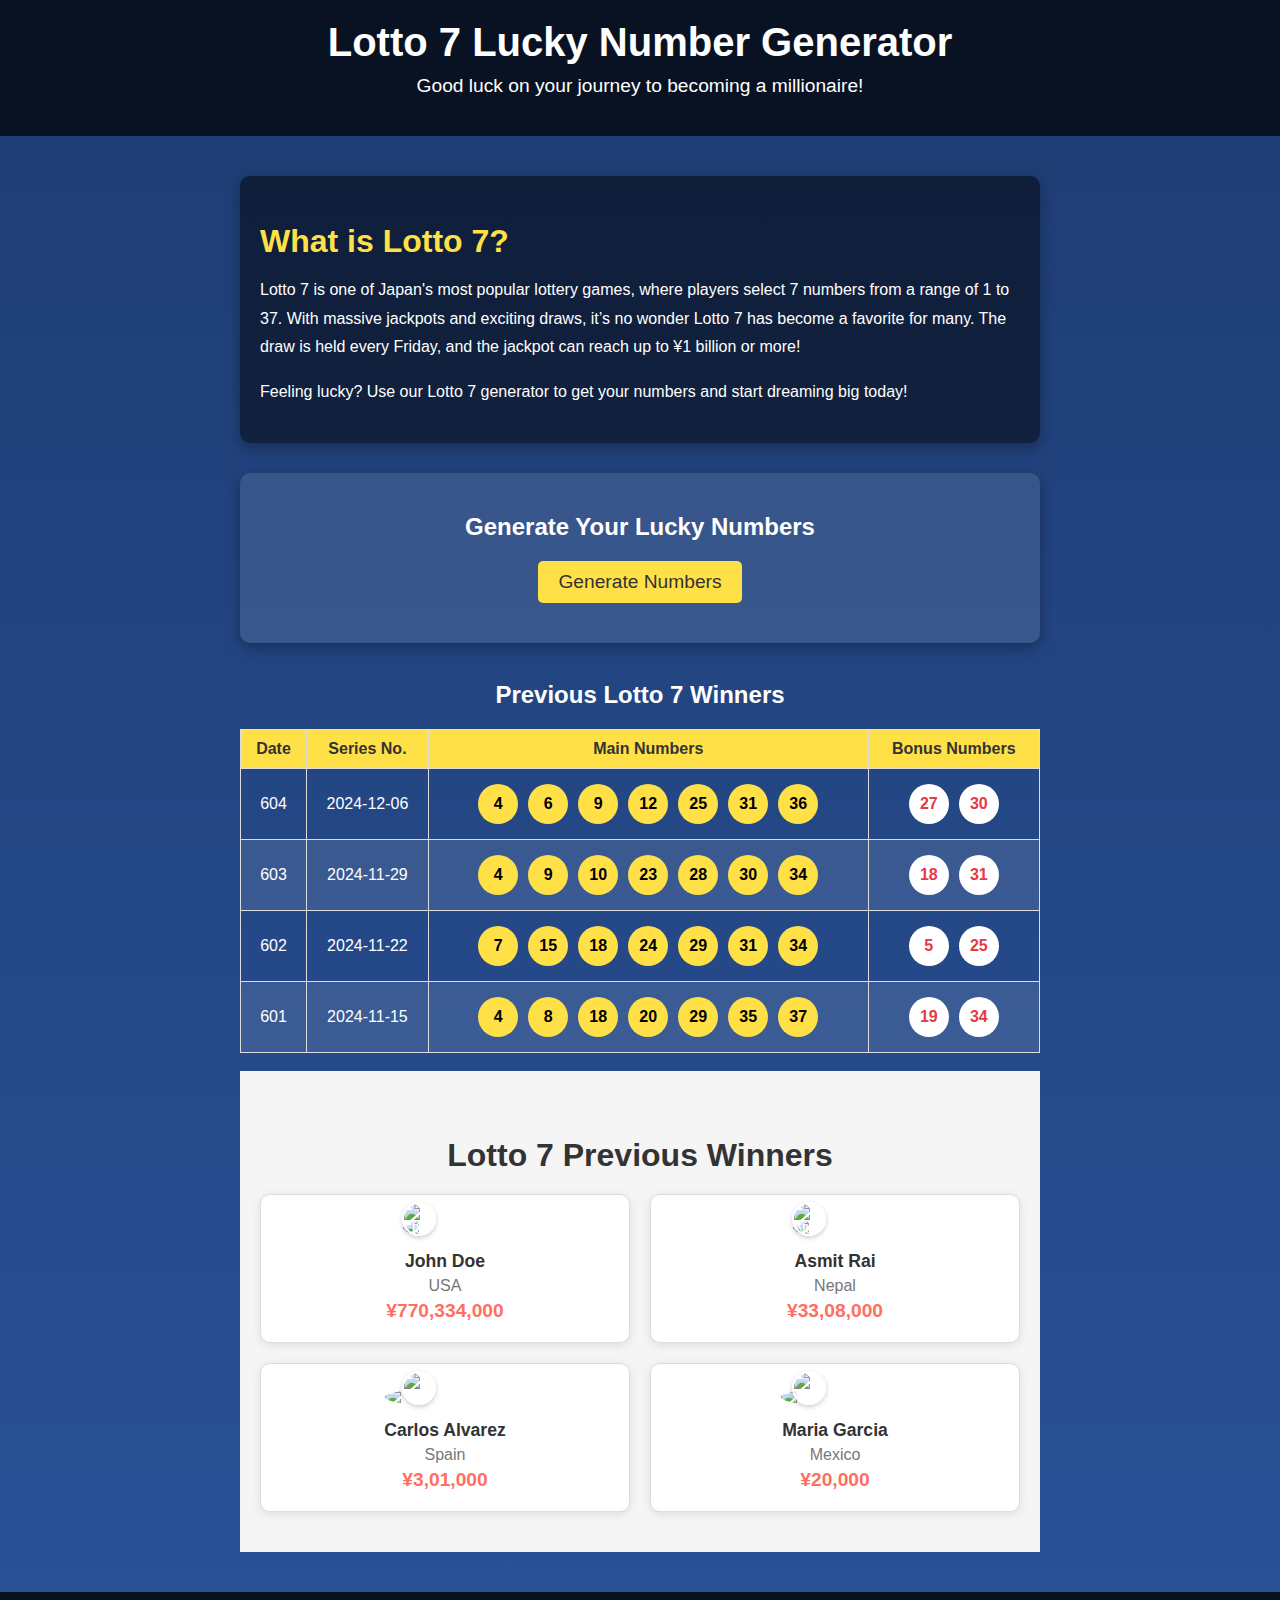
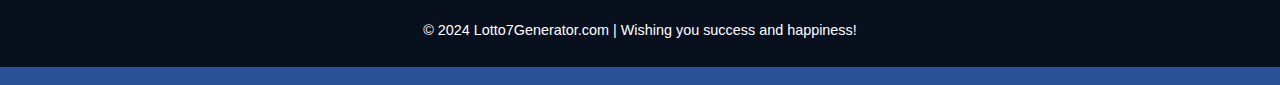
==== index.html @ 29b9b563 "Update index.html" ====
<!DOCTYPE html>
<html lang="en">
<head>
    <meta charset="UTF-8">
    <meta name="viewport" content="width=device-width, initial-scale=1.0">
    <meta name="description" content="Generate your lucky Lotto 7 numbers with ease! Discover previous winners, learn about Lotto 7 in Japan, and get inspired to win big.">
    <meta name="keywords" content="Lotto 7, Lucky Number Generator, Lotto Japan, Winning Numbers, Lotto 7 Winners, Lotto Tips, Jackpot">
    <meta name="author" content="https://lotto7.getemoji.online/">
    <meta name="robots" content="index, follow">

    <!-- Open Graph Metadata -->
    <meta property="og:title" content="Lotto 7 Generator - Japan">
    <meta property="og:description" content="Generate your lucky Lotto 7 numbers with ease! Discover previous winners and learn about Lotto 7 in Japan.">
    <meta property="og:image" content="/"> <!-- Replace with actual image URL -->
    <meta property="og:url" content="https://lotto7.getemoji.online/">
    <meta property="og:type" content="website">

    <!-- Twitter Card Metadata -->
    <meta name="twitter:card" content="summary_large_image">
    <meta name="twitter:title" content="Lotto 7 Generator - Japan">
    <meta name="twitter:description" content="Generate your lucky Lotto 7 numbers with ease! Discover previous winners and learn about Lotto 7 in Japan.">
    <meta name="twitter:image" content="/"> <!-- Replace with actual image URL -->
    <link rel="stylesheet" href="style.css"> <!-- Link to your CSS file -->
    <title>Lotto7Generator.com - Lotto 7 Lucky Number Generator </title>

    <style>
        /* Site Style */

        body {
            font-family: Arial, sans-serif;
            margin: 0;
            padding: 0;
            box-sizing: border-box;
            background: linear-gradient(to bottom, #1e3c72, #2a5298);
            color: #fff;
        }

        header {
            text-align: center;
            padding: 20px;
            background: rgba(0, 0, 0, 0.7);
        }

        header h1 {
            font-size: 2.5em;
            margin: 0;
        }

        header p {
            font-size: 1.2em;
            margin-top: 10px;
        }

        main {
            max-width: 800px;
            margin: 20px auto;
            text-align: center;
            padding: 20px;
        }

        .content {
            text-align: left;
            background: rgba(0, 0, 0, 0.5);
            border-radius: 10px;
            padding: 20px;
            margin-bottom: 30px;
            box-shadow: 0 5px 15px rgba(0, 0, 0, 0.3);
        }

        .content h2 {
            font-size: 2em;
            margin-bottom: 10px;
            color: #ffe047;
        }

        .content p {
            font-size: 1em;
            line-height: 1.8em;
        }

        .generator {
            margin-top: 20px;
            background: rgba(255, 255, 255, 0.1);
            padding: 20px;
            border-radius: 10px;
            box-shadow: 0 5px 15px rgba(0, 0, 0, 0.3);
        }

        .generator button {
            background: #ffe047;
            color: #333;
            font-size: 1.2em;
            padding: 10px 20px;
            border: none;
            border-radius: 5px;
            cursor: pointer;
            transition: 0.3s;
        }

        .generator button:hover {
            background: #f7d700;
        }

        
        .numbers {
            margin-top: 20px;
            display: flex;
            flex-wrap: wrap;
            justify-content: center;
            gap: 15px;
        }

        .number-circle {
            width: 60px;
            height: 60px;
            display: flex;
            align-items: center;
            justify-content: center;
            background: #fff;
            color: #333;
            font-size: 1.5em;
            font-weight: bold;
            border-radius: 50%;
            box-shadow: 0 4px 8px rgba(0, 0, 0, 0.3);
        }

        .bonus-circle {
            width: 60px;
            height: 60px;
            display: flex;
            align-items: center;
            justify-content: center;
            background: #fff;
            color: #e63946;
            font-size: 1.5em;
            font-weight: bold;
            border-radius: 50%;
            box-shadow: 0 4px 8px rgba(0, 0, 0, 0.3);
        }

/* Table styling */
        .winners-table {
            width: 100%;
            border-collapse: collapse;
            margin-top: 20px;
        }

        .winners-table th,
        .winners-table td {
            border: 1px solid #ddd;
            padding: 10px;
            text-align: center;
        }

        .winners-table th {
            background-color: #ffe047;
            color: #333;
        }

        .winners-table tr:nth-child(even) {
            background-color: rgba(255, 255, 255, 0.1);
        }

        .winners-table tr:hover {
            background-color: rgba(255, 255, 255, 0.2);
        }

        .winners-table td span {
            display: inline-flex;
            align-items: center;
            justify-content: center;
            width: 40px;
            height: 40px;
            margin: 5px; /* Add spacing between circles */
            border-radius: 50%;
            font-weight: bold;
            font-size: 1em;
            flex-shrink: 0; /* Prevent squishing */
        }

        .main-number {
            background: #ffe047;
            color: #000;
        }

        .bonus-number {
            background: #fff;
            color: #e63946;
        }


        footer {
            text-align: center;
            padding: 15px;
            background: rgba(0, 0, 0, 0.8);
            color: #fff;
            font-size: 0.9em;
        }
    </style>
</head>

    
<body>
    <header>
        <h1>Lotto 7 Lucky Number Generator</h1>
        <p>Good luck on your journey to becoming a millionaire!</p>
    </header>
    <main>


        
        <div class="content">
            <h2>What is Lotto 7?</h2>
            <p>Lotto 7 is one of Japan's most popular lottery games, where players select 7 numbers from a range of 1 to 37. 
               With massive jackpots and exciting draws, it’s no wonder Lotto 7 has become a favorite for many. The draw is held every Friday, and the jackpot can reach up to ¥1 billion or more!</p>
            <p>Feeling lucky? Use our Lotto 7 generator to get your numbers and start dreaming big today!</p>
        </div>

<center>
<script async src="https://pagead2.googlesyndication.com/pagead/js/adsbygoogle.js"></script>
<ins class="adsbygoogle"
     style="display:block"
     data-ad-client="ca-pub-7981191925382455"
     data-ad-slot="9016560911"
     data-ad-format="horizontal"
     data-full-width-responsive="true"></ins>
<script>
     (adsbygoogle = window.adsbygoogle || []).push({});
</script> 
</center>



        
        <div class="generator">
            <h2>Generate Your Lucky Numbers</h2>
            <button onclick="generateNumbers()">Generate Numbers</button>
            <div class="numbers" id="numbers"></div>
        </div>



<br>
<center>
<script async src="https://pagead2.googlesyndication.com/pagead/js/adsbygoogle.js"></script>
<ins class="adsbygoogle"
     style="display:block"
     data-ad-client="ca-pub-7981191925382455"
     data-ad-slot="9016560911"
     data-ad-format="horizontal"
     data-full-width-responsive="true"></ins>
<script>
     (adsbygoogle = window.adsbygoogle || []).push({});
</script> 
</center>

        
        
        <h2>Previous Lotto 7 Winners</h2>
        <table class="winners-table" id="winners-table">
            <thead>
                <tr>
                    <th>Date</th>
                    <th>Series No.</th>
                    <th>Main Numbers</th>
                    <th>Bonus Numbers</th>
                </tr>
            </thead>
            <tbody id="table-body">
                <!-- Rows will be added dynamically -->
            </tbody>
        </table>

        
<div><br></div>
<!-- Winners Section -->
    <section id="lotto-winners">
        <h2>Lotto 7 Previous Winners</h2>
        <div class="lucky-winners" id="winners-container">
            <!-- Dynamic Winners Data will be inserted here -->
        </div>
    </section>

        
        
        
    </main>
    <footer>
        <p>&copy; 2024 Lotto7Generator.com | Wishing you success and happiness!</p>
    </footer>

<!-- BEGIN: Powered by Supercounters.com -->
<center><script type="text/javascript" src="//widget.supercounters.com/ssl/online_i.js"></script><script type="text/javascript">sc_online_i(1704191,"ffffff","e61c1c");</script><br><noscript><a href="https://www.supercounters.com/">free online counter</a></noscript>
</center>
<!-- END: Powered by Supercounters.com -->

    
    <script src="app.js"></script> <!-- Link to your JavaScript file -->

    <script>
        // Lotto 7 Number Generator Function
        function generateNumbers() {
            const numbers = new Set();
            while (numbers.size < 7) {
                const randomNumber = Math.floor(Math.random() * 37) + 1;
                numbers.add(randomNumber);
            }
            const sortedNumbers = Array.from(numbers).sort((a, b) => a - b);
            const numbersContainer = document.getElementById('numbers');
            numbersContainer.innerHTML = ''; // Clear previous numbers
            sortedNumbers.forEach(number => {
                const circle = document.createElement('div');
                circle.className = 'number-circle';
                circle.textContent = number;
                numbersContainer.appendChild(circle);
            });
        }

// Fetch previous winners data
        function fetchPreviousWinners() {
            fetch('winners.json')
                .then(response => response.json())
                .then(data => {
                    const tableBody = document.getElementById('table-body');
                    tableBody.innerHTML = ''; // Clear existing rows

                    data.forEach(winner => {
                        const row = document.createElement('tr');

                        // Series No.
                        const seriesCell = document.createElement('td');
                        seriesCell.textContent = winner.series;
                        row.appendChild(seriesCell);

                        // Date
                        const dateCell = document.createElement('td');
                        dateCell.textContent = winner.date;
                        row.appendChild(dateCell);

                        // Main Numbers
                        const numbersCell = document.createElement('td');
                        winner.numbers.forEach(number => {
                            const span = document.createElement('span');
                            span.className = 'main-number';
                            span.textContent = number;
                            numbersCell.appendChild(span);
                        });
                        row.appendChild(numbersCell);

                        // Bonus Numbers
                        const bonusCell = document.createElement('td');
                        winner.bonus.forEach(bonus => {
                            const span = document.createElement('span');
                            span.className = 'bonus-number';
                            span.textContent = bonus;
                            bonusCell.appendChild(span);
                        });
                        row.appendChild(bonusCell);

                        tableBody.appendChild(row);
                    });
                })
                .catch(error => {
                    console.error("Error fetching winners:", error);
                });
        }

        // Fetch winners data on page load
        window.onload = fetchPreviousWinners;
    </script>
</body>
</html>
---- style.css ----
/* Style the winners section */
#lotto-winners {
    background: #f5f5f5;
    padding: 40px 20px;
    text-align: center;
}

#lotto-winners h2 {
    font-size: 2em;
    color: #333;
    margin-bottom: 20px;
}

/* Layout for Winner Cards */
.lucky-winners {
    display: flex;
    flex-wrap: wrap;
    justify-content: center;
    gap: 20px;
}

.winner-card {
    background: #fff;
    border: 1px solid #ddd;
    border-radius: 10px;
    box-shadow: 0 2px 10px rgba(0, 0, 0, 0.1);
    padding: 20px;
    width: 220px;
    text-align: center;
    flex-grow: 1;
}

.winner-image-container {
    position: relative;
    margin-bottom: 10px;
}

.winner-image {
    width: 80px;
    height: 80px;
    border-radius: 50%;
    object-fit: cover;
    border: 4px solid #fff;
}

.country-flag {
    position: absolute;
    bottom: 5px; /* Adjusted the distance from the bottom */
    right: 173px; /* Adjusted the distance from the right */
    width: 30px;
    height: 30px;
    border-radius: 50%;
    border: 2px solid #fff;
    box-shadow: 0 2px 5px rgba(0, 0, 0, 0.2); /* Optional: Adds a subtle shadow for the flag */
}

.winner-details {
    margin-top: 10px;
}

.winner-name {
    font-size: 1.1em;
    font-weight: bold;
    color: #333;
}

.winner-country {
    font-size: 1em;
    color: #777;
    margin: 5px 0;
}

.winner-prize {
    font-size: 1.2em;
    font-weight: bold;
    color: #ff6f61;
}

.winner-date,
.winner-series {
    font-size: 0.9em;
    color: #555;
}

/* Responsive Design */
@media (max-width: 768px) {
    .winner-card {
        width: 45%;
    }

    .country-flag {
        width: 25px;
        height: 25px;
    }

    .winner-image {
        width: 70px;
        height: 70px;
    }
}

@media (max-width: 480px) {
    .winner-card {
        width: 90%;
    }

    .country-flag {
        width: 20px;
        height: 20px;
    }

    .winner-image {
        width: 60px;
        height: 60px;
    }
}
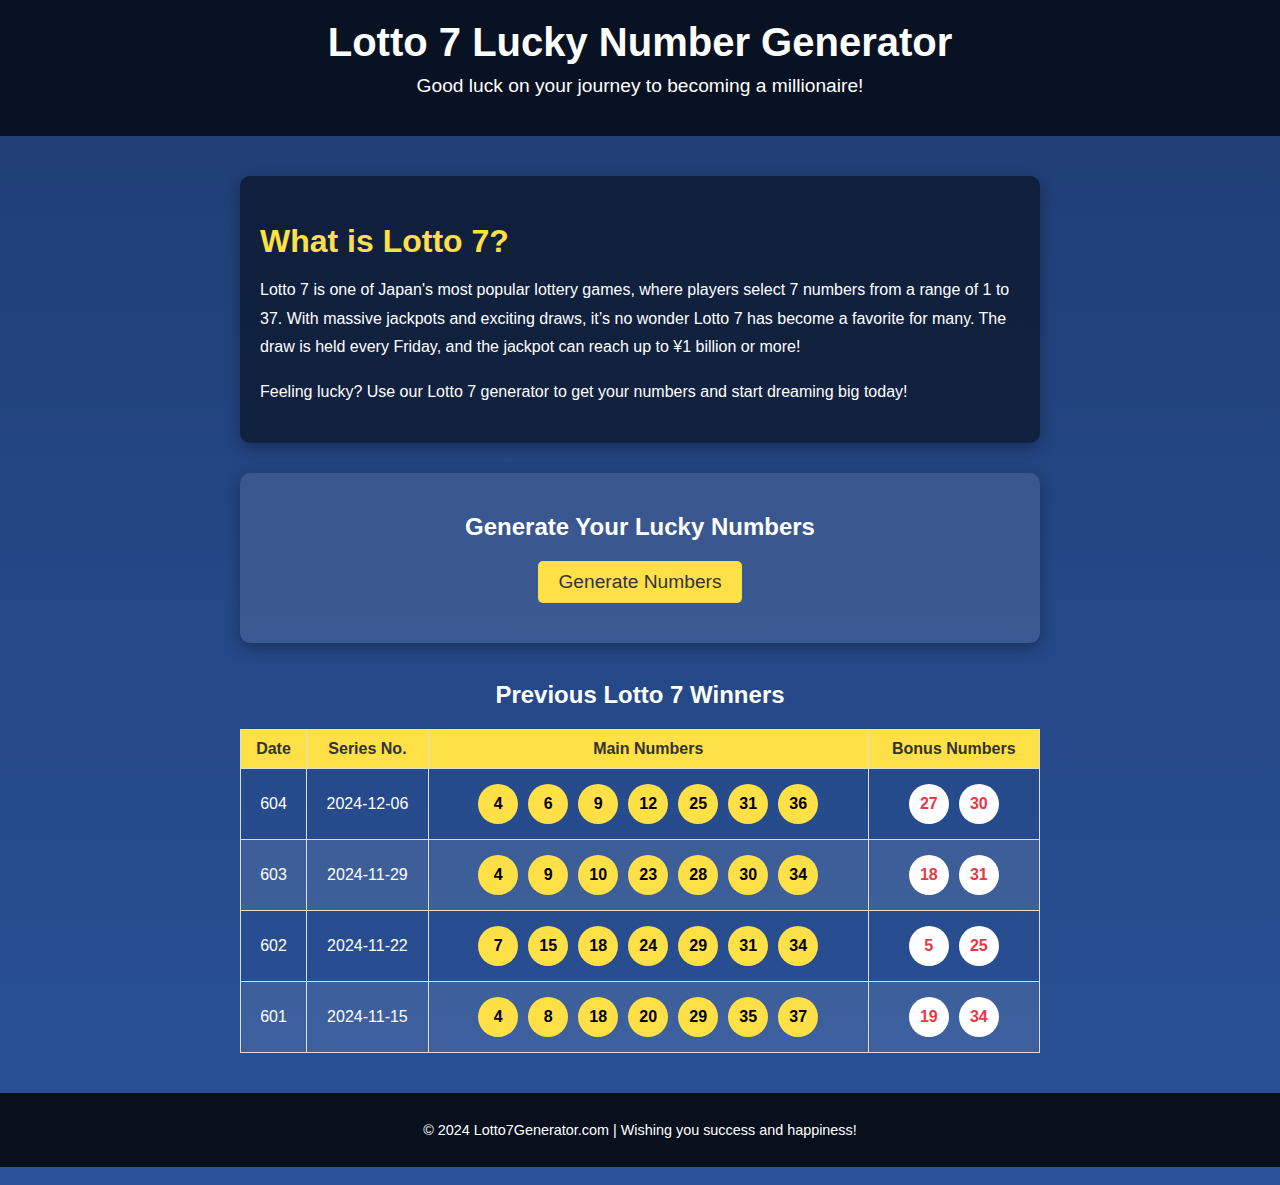
==== commit c0bd7dd4: "Update index.html" ====
--- a/index.html
+++ b/index.html
@@ -20,8 +20,10 @@
     <meta name="twitter:title" content="Lotto 7 Generator - Japan">
     <meta name="twitter:description" content="Generate your lucky Lotto 7 numbers with ease! Discover previous winners and learn about Lotto 7 in Japan.">
     <meta name="twitter:image" content="/"> <!-- Replace with actual image URL -->
+    <title>Lotto7Generator.com - Lotto 7 Lucky Number Generator </title>
     <link rel="stylesheet" href="style.css"> <!-- Link to your CSS file -->
-    <title>Lotto7Generator.com - Lotto 7 Lucky Number Generator </title>
+    <link rel="shortcut icon" href="//cdn.lottolyzer.com/images/favicon.ico">
+    <link rel="apple-touch-icon" href="//cdn.lottolyzer.com/apple-touch-icon.png" />
 
     <style>
         /* Site Style */
@@ -271,15 +273,7 @@
             </tbody>
         </table>
 
-        
-<div><br></div>
-<!-- Winners Section -->
-    <section id="lotto-winners">
-        <h2>Lotto 7 Previous Winners</h2>
-        <div class="lucky-winners" id="winners-container">
-            <!-- Dynamic Winners Data will be inserted here -->
-        </div>
-    </section>
+    
 
         
         
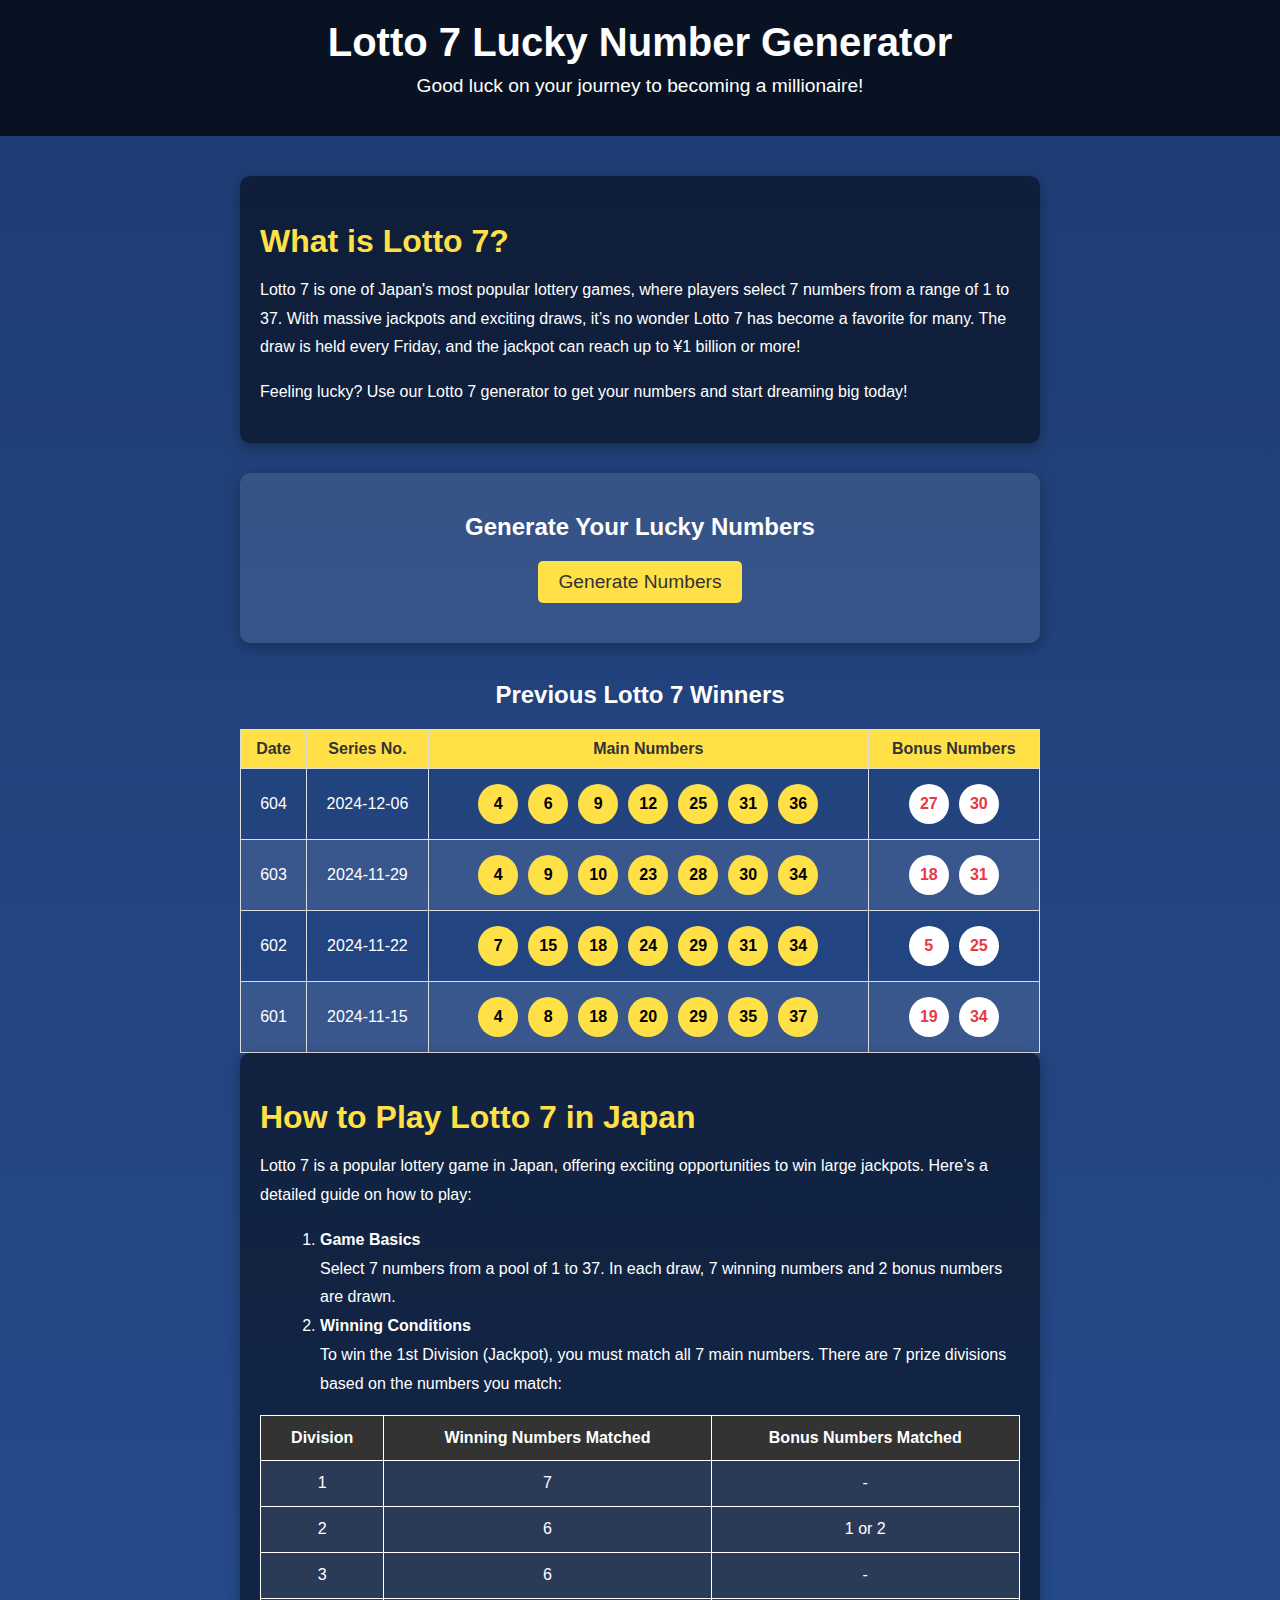
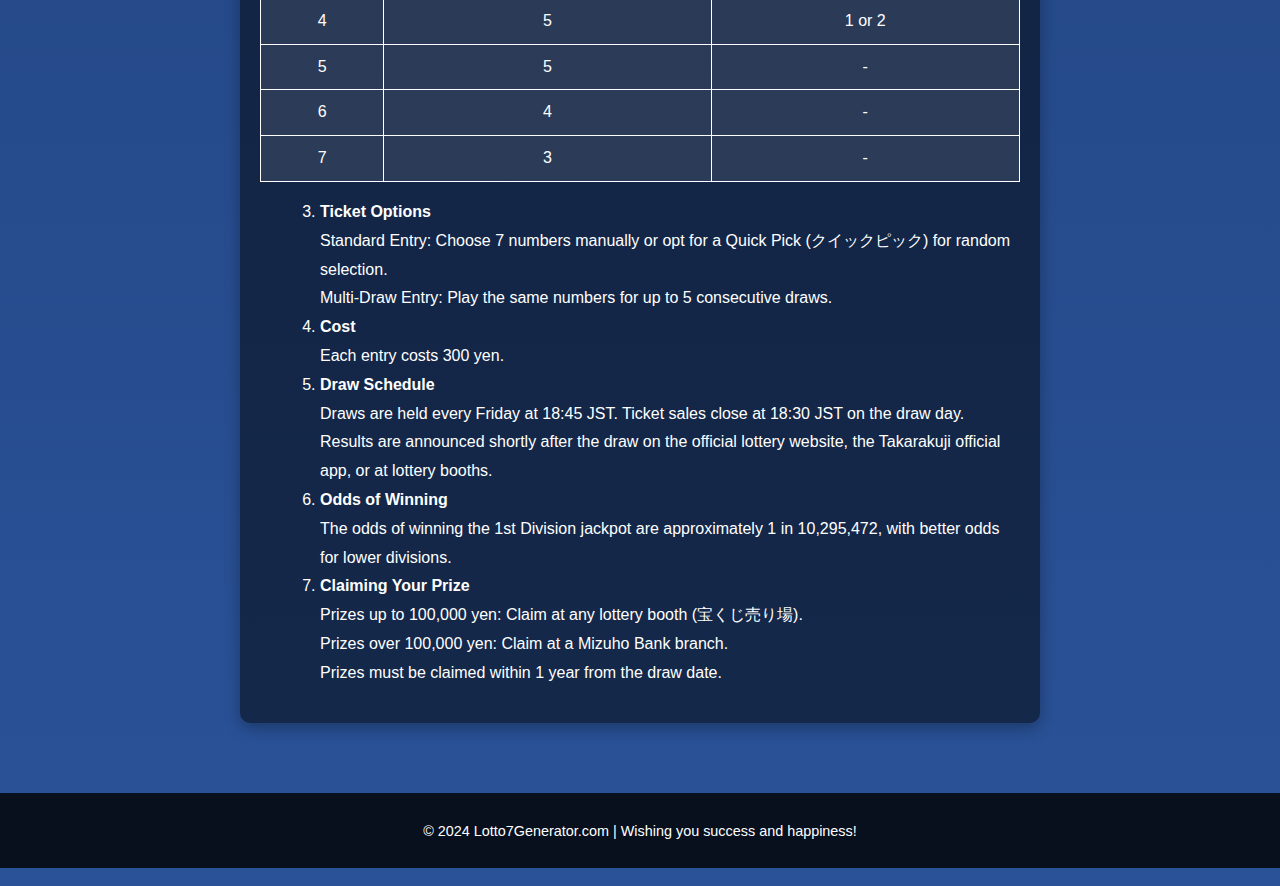
==== commit 8fec0763: "Update index.html" ====
--- a/index.html
+++ b/index.html
@@ -60,7 +60,7 @@
             padding: 20px;
         }
 
-        .content {
+.content {
             text-align: left;
             background: rgba(0, 0, 0, 0.5);
             border-radius: 10px;
@@ -69,16 +69,44 @@
             box-shadow: 0 5px 15px rgba(0, 0, 0, 0.3);
         }
 
-        .content h2 {
-            font-size: 2em;
-            margin-bottom: 10px;
-            color: #ffe047;
-        }
-
-        .content p {
-            font-size: 1em;
-            line-height: 1.8em;
-        }
+    .content h2 {
+        font-size: 2em;
+        margin-bottom: 10px;
+        color: #ffe047;
+    }
+
+    .content p,
+    .content ol,
+    .content table {
+        font-size: 1em;
+        line-height: 1.8em;
+    }
+
+    .content ol {
+        margin-left: 20px;
+    }
+
+    .content table {
+        width: 100%;
+        border-collapse: collapse;
+        margin-top: 15px;
+    }
+
+    .content table th,
+    .content table td {
+        border: 1px solid #fff;
+        padding: 8px 12px;
+        text-align: center;
+        color: #fff;
+    }
+
+    .content table th {
+        background-color: #333;
+    }
+
+    .content table td {
+        background-color: rgba(255, 255, 255, 0.1);
+    }
 
         .generator {
             margin-top: 20px;
@@ -276,6 +304,68 @@
     
 
         
+<div class="content">
+    <h2>How to Play Lotto 7 in Japan</h2>
+    <p>Lotto 7 is a popular lottery game in Japan, offering exciting opportunities to win large jackpots. Here’s a detailed guide on how to play:</p>
+    <ol>
+        <li><strong>Game Basics</strong><br>Select 7 numbers from a pool of 1 to 37. In each draw, 7 winning numbers and 2 bonus numbers are drawn.</li>
+        <li><strong>Winning Conditions</strong><br>To win the 1st Division (Jackpot), you must match all 7 main numbers. There are 7 prize divisions based on the numbers you match:</li>
+    </ol>
+    <table>
+        <thead>
+            <tr>
+                <th>Division</th>
+                <th>Winning Numbers Matched</th>
+                <th>Bonus Numbers Matched</th>
+            </tr>
+        </thead>
+        <tbody>
+            <tr>
+                <td>1</td>
+                <td>7</td>
+                <td>-</td>
+            </tr>
+            <tr>
+                <td>2</td>
+                <td>6</td>
+                <td>1 or 2</td>
+            </tr>
+            <tr>
+                <td>3</td>
+                <td>6</td>
+                <td>-</td>
+            </tr>
+            <tr>
+                <td>4</td>
+                <td>5</td>
+                <td>1 or 2</td>
+            </tr>
+            <tr>
+                <td>5</td>
+                <td>5</td>
+                <td>-</td>
+            </tr>
+            <tr>
+                <td>6</td>
+                <td>4</td>
+                <td>-</td>
+            </tr>
+            <tr>
+                <td>7</td>
+                <td>3</td>
+                <td>-</td>
+            </tr>
+        </tbody>
+    </table>
+    <ol start="3">
+        <li><strong>Ticket Options</strong><br>Standard Entry: Choose 7 numbers manually or opt for a Quick Pick (クイックピック) for random selection.<br>Multi-Draw Entry: Play the same numbers for up to 5 consecutive draws.</li>
+        <li><strong>Cost</strong><br>Each entry costs 300 yen.</li>
+        <li><strong>Draw Schedule</strong><br>Draws are held every Friday at 18:45 JST. Ticket sales close at 18:30 JST on the draw day. Results are announced shortly after the draw on the official lottery website, the Takarakuji official app, or at lottery booths.</li>
+        <li><strong>Odds of Winning</strong><br>The odds of winning the 1st Division jackpot are approximately 1 in 10,295,472, with better odds for lower divisions.</li>
+        <li><strong>Claiming Your Prize</strong><br>Prizes up to 100,000 yen: Claim at any lottery booth (宝くじ売り場).<br>Prizes over 100,000 yen: Claim at a Mizuho Bank branch.<br>Prizes must be claimed within 1 year from the draw date.</li>
+    </ol>
+</div>
+
         
         
     </main>
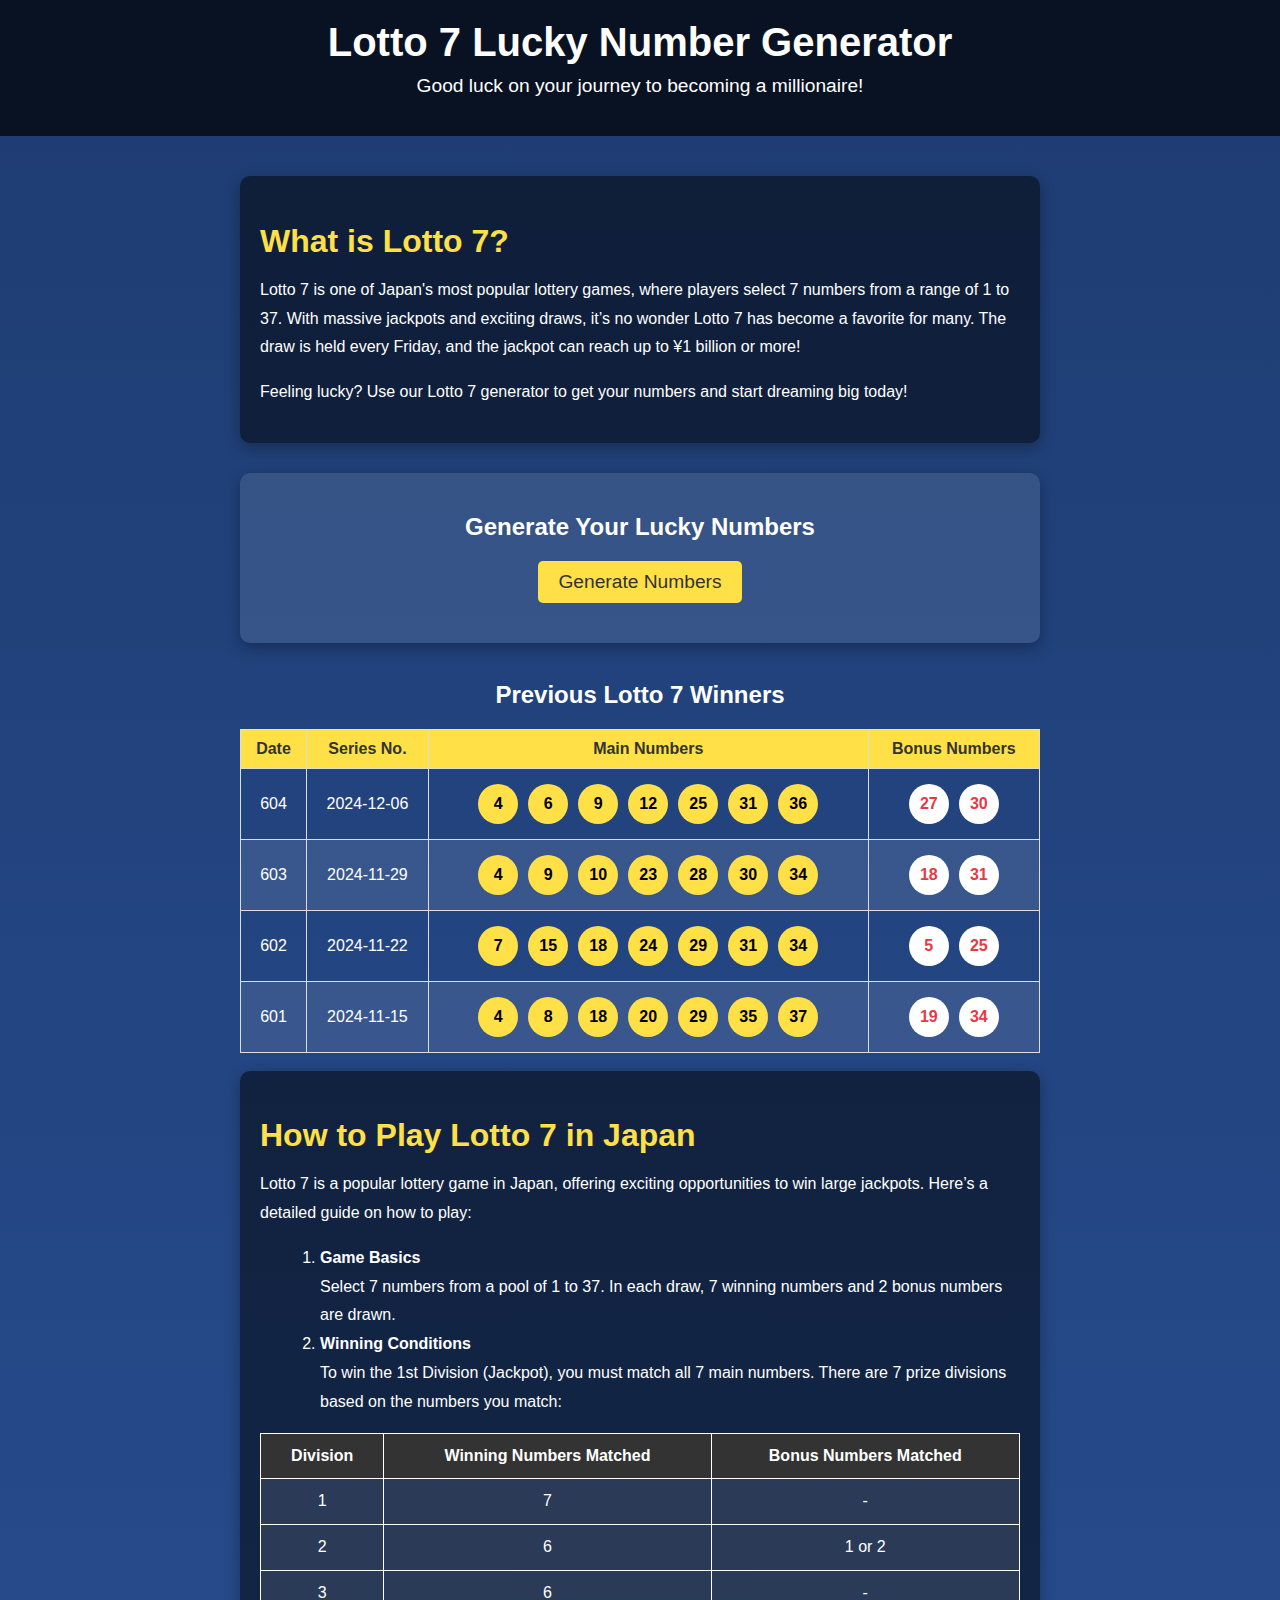
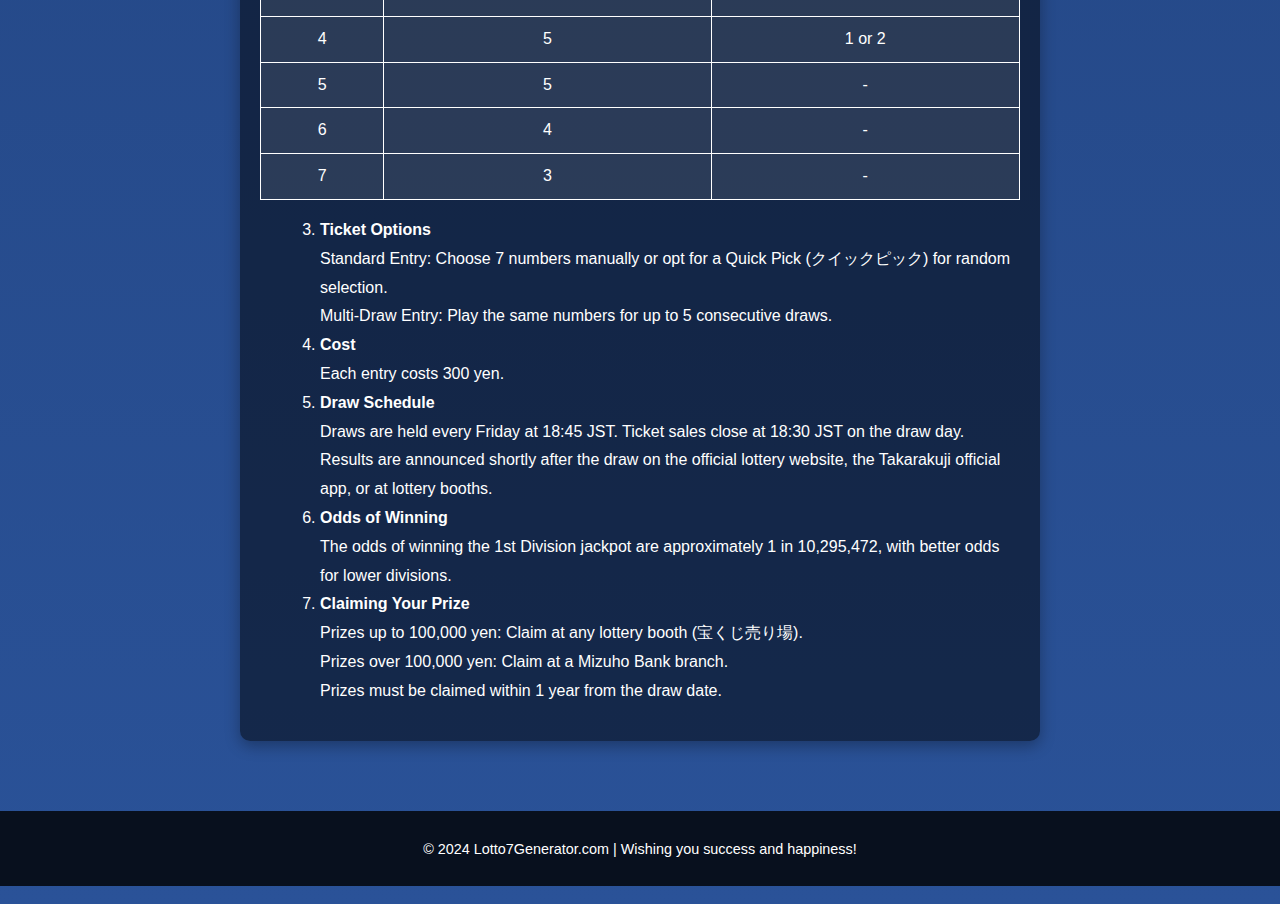
==== commit 611e5881: "Update index.html" ====
--- a/index.html
+++ b/index.html
@@ -303,7 +303,7 @@
 
     
 
-        
+<div><br></div>
 <div class="content">
     <h2>How to Play Lotto 7 in Japan</h2>
     <p>Lotto 7 is a popular lottery game in Japan, offering exciting opportunities to win large jackpots. Here’s a detailed guide on how to play:</p>
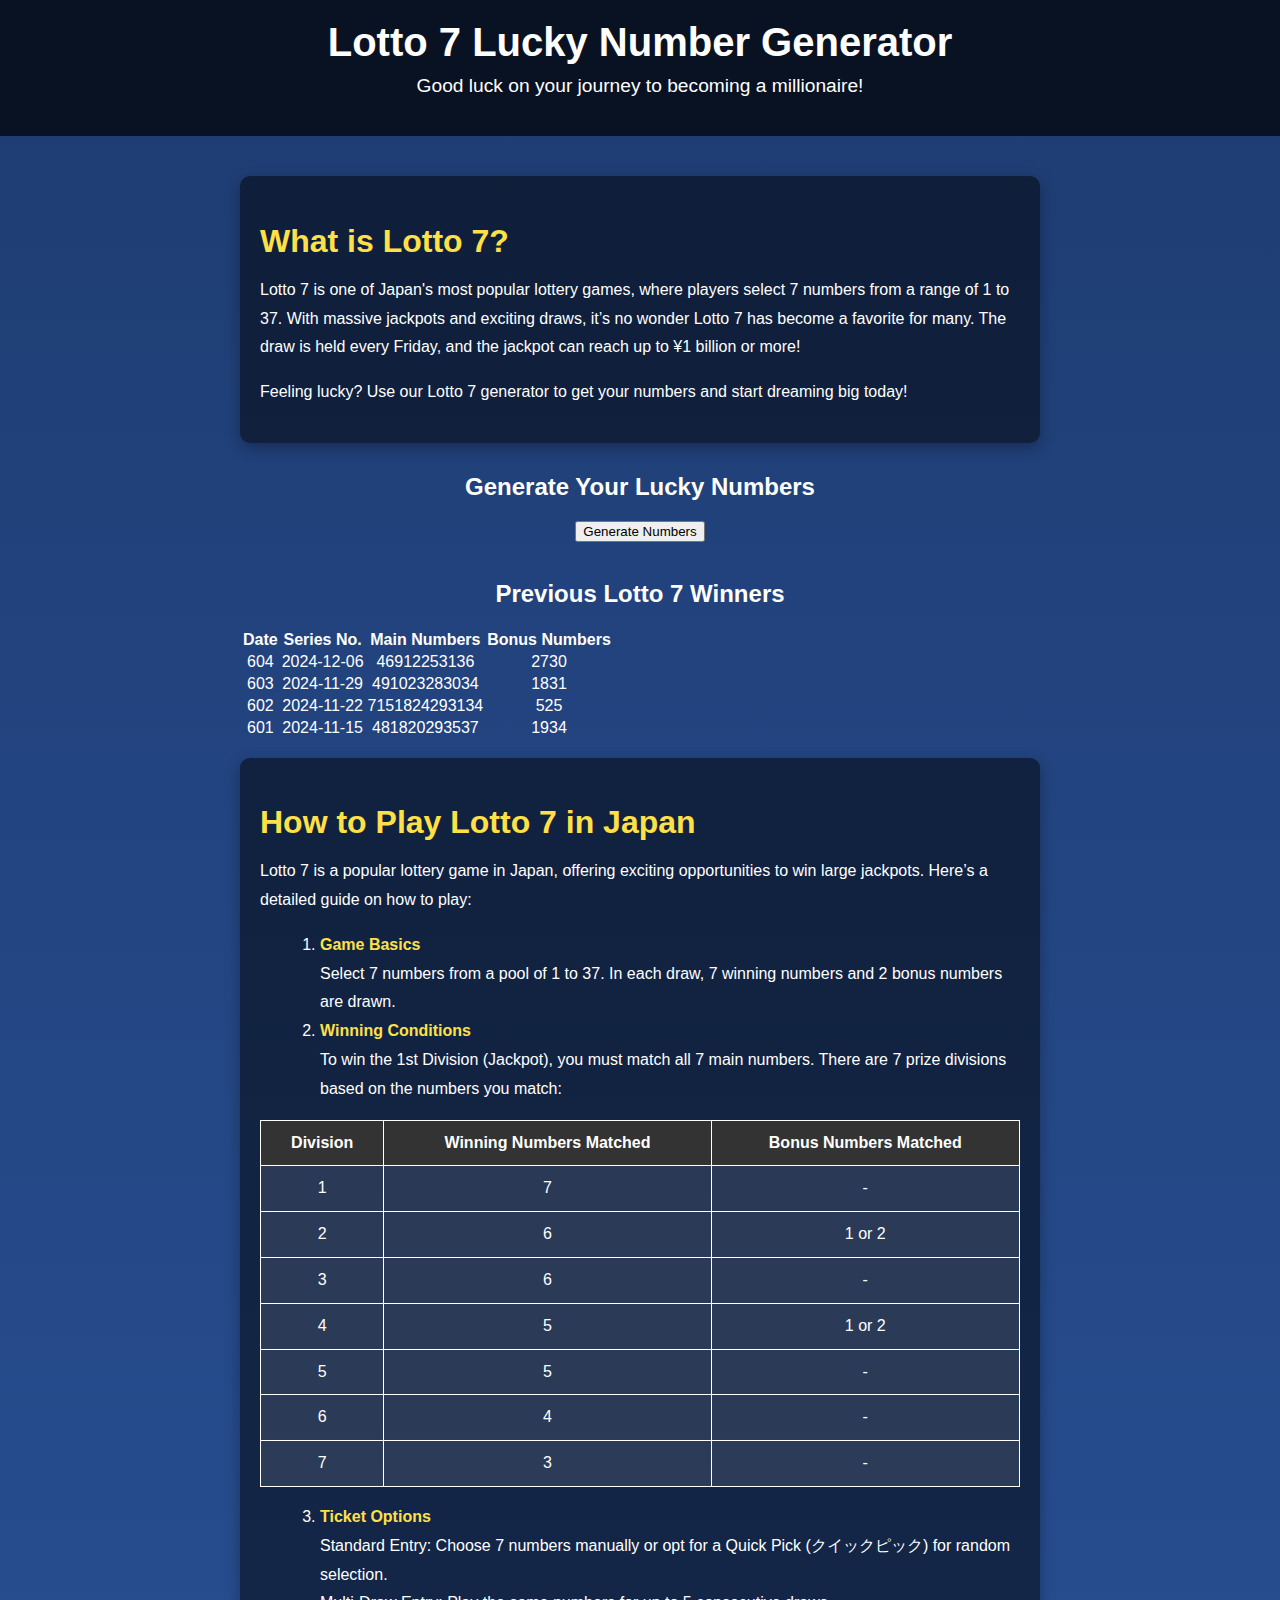
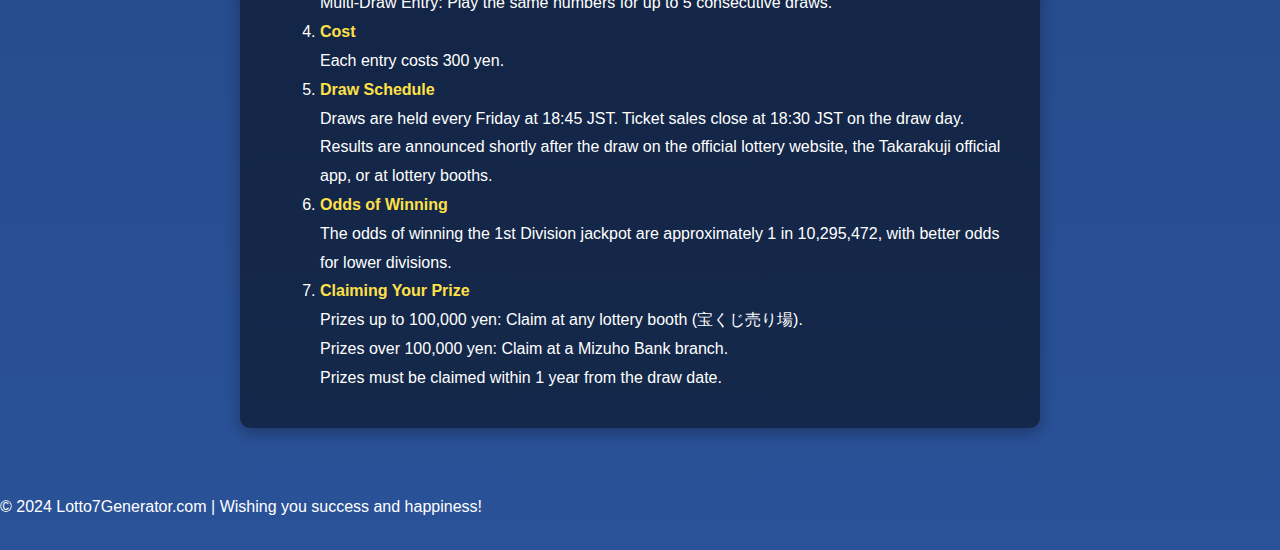
==== commit bf9f1fa7: "Update index.html" ====
--- a/index.html
+++ b/index.html
@@ -107,6 +107,11 @@
     .content table td {
         background-color: rgba(255, 255, 255, 0.1);
     }
+
+    .content strong {
+        color: #ffe047;
+
+        
 
         .generator {
             margin-top: 20px;
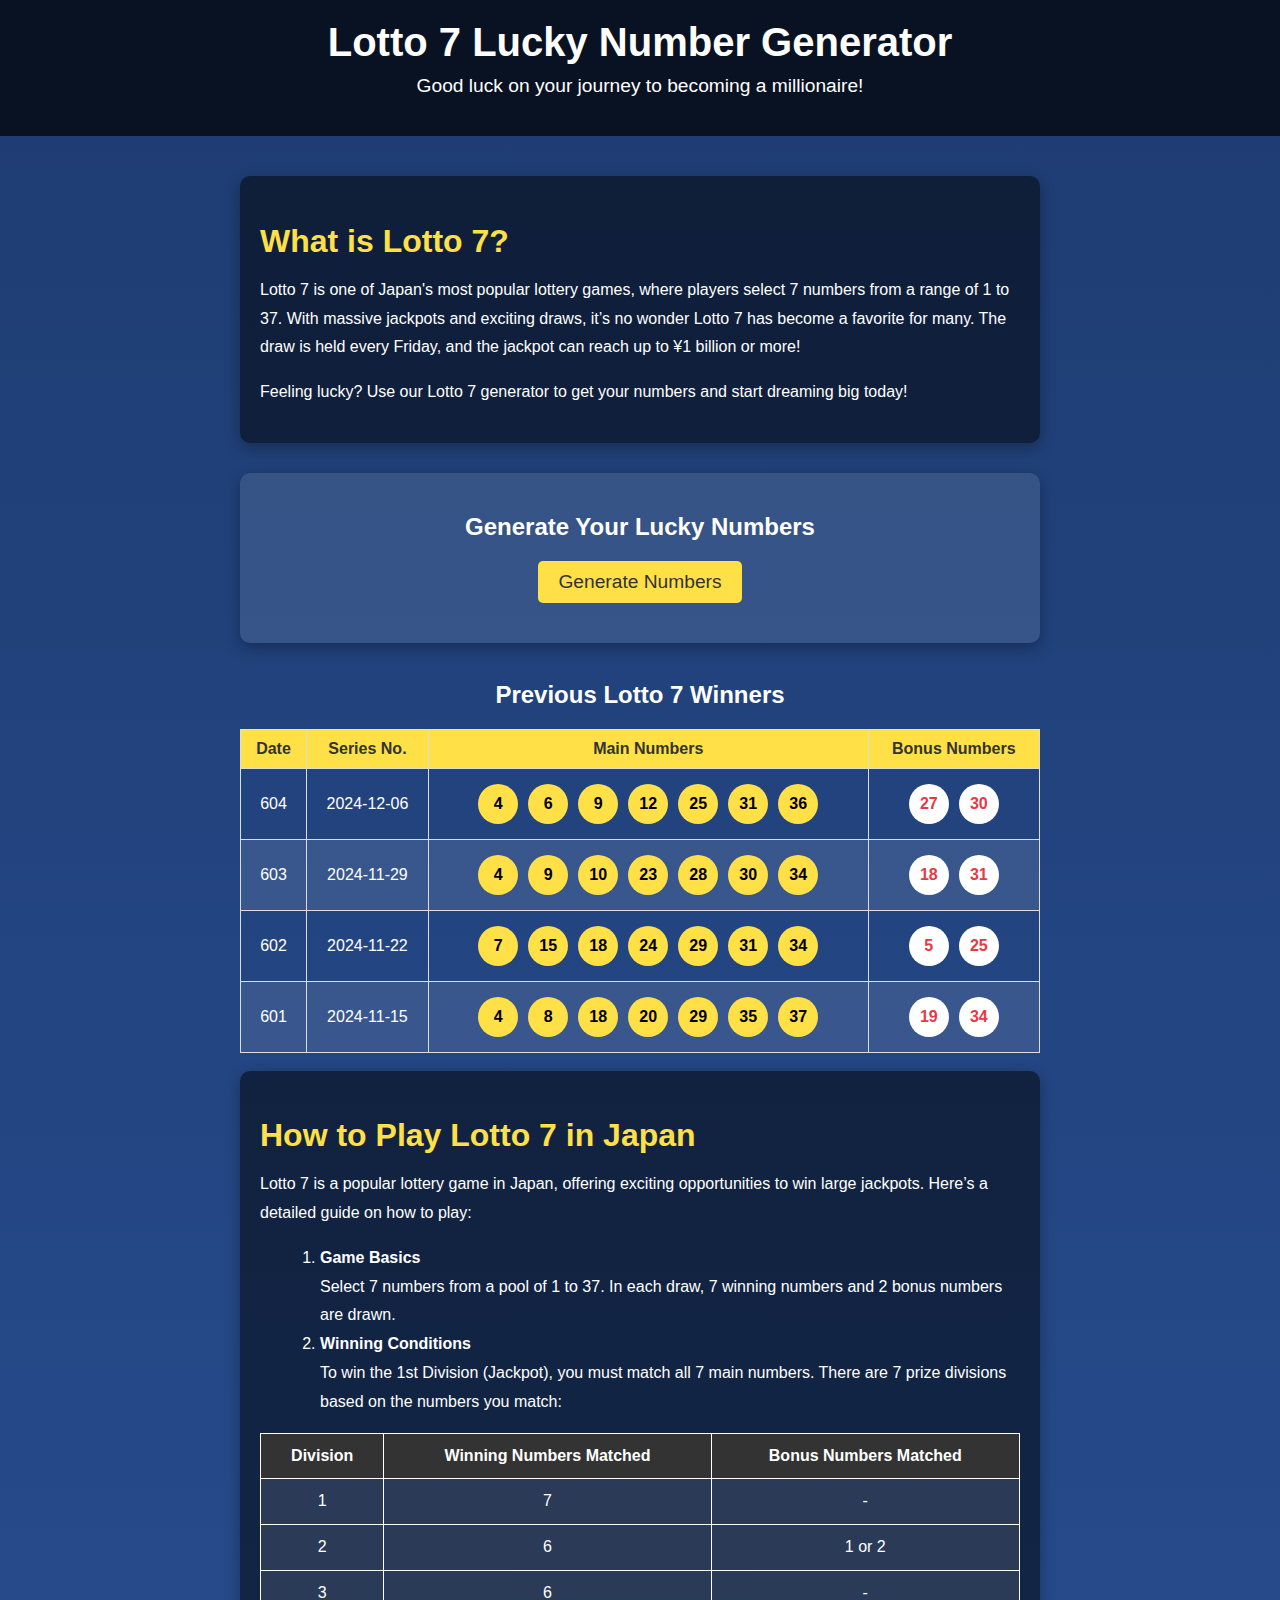
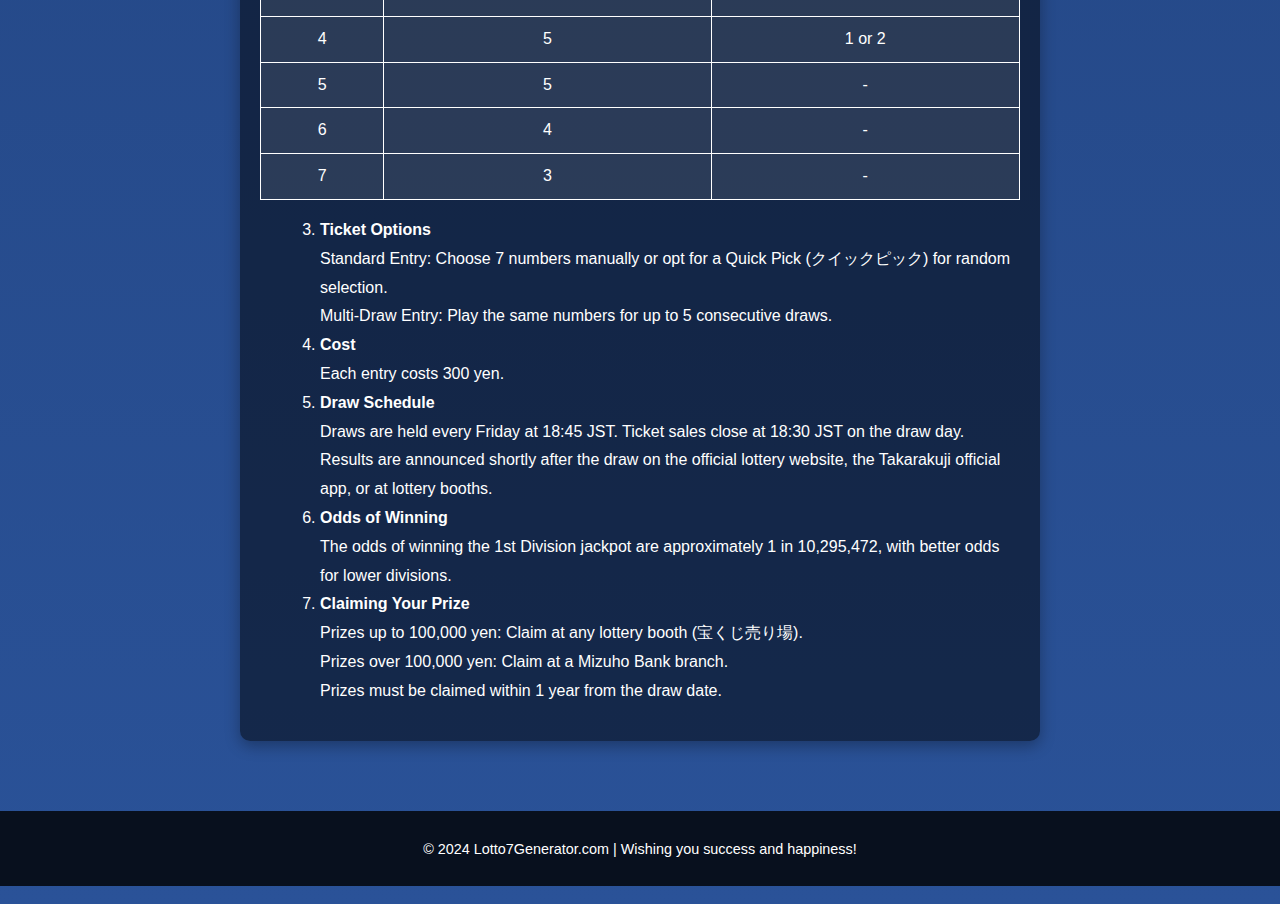
==== commit 4f583954: "Update index.html" ====
--- a/index.html
+++ b/index.html
@@ -107,10 +107,6 @@
     .content table td {
         background-color: rgba(255, 255, 255, 0.1);
     }
-
-    .content strong {
-        color: #ffe047;
-
         
 
         .generator {
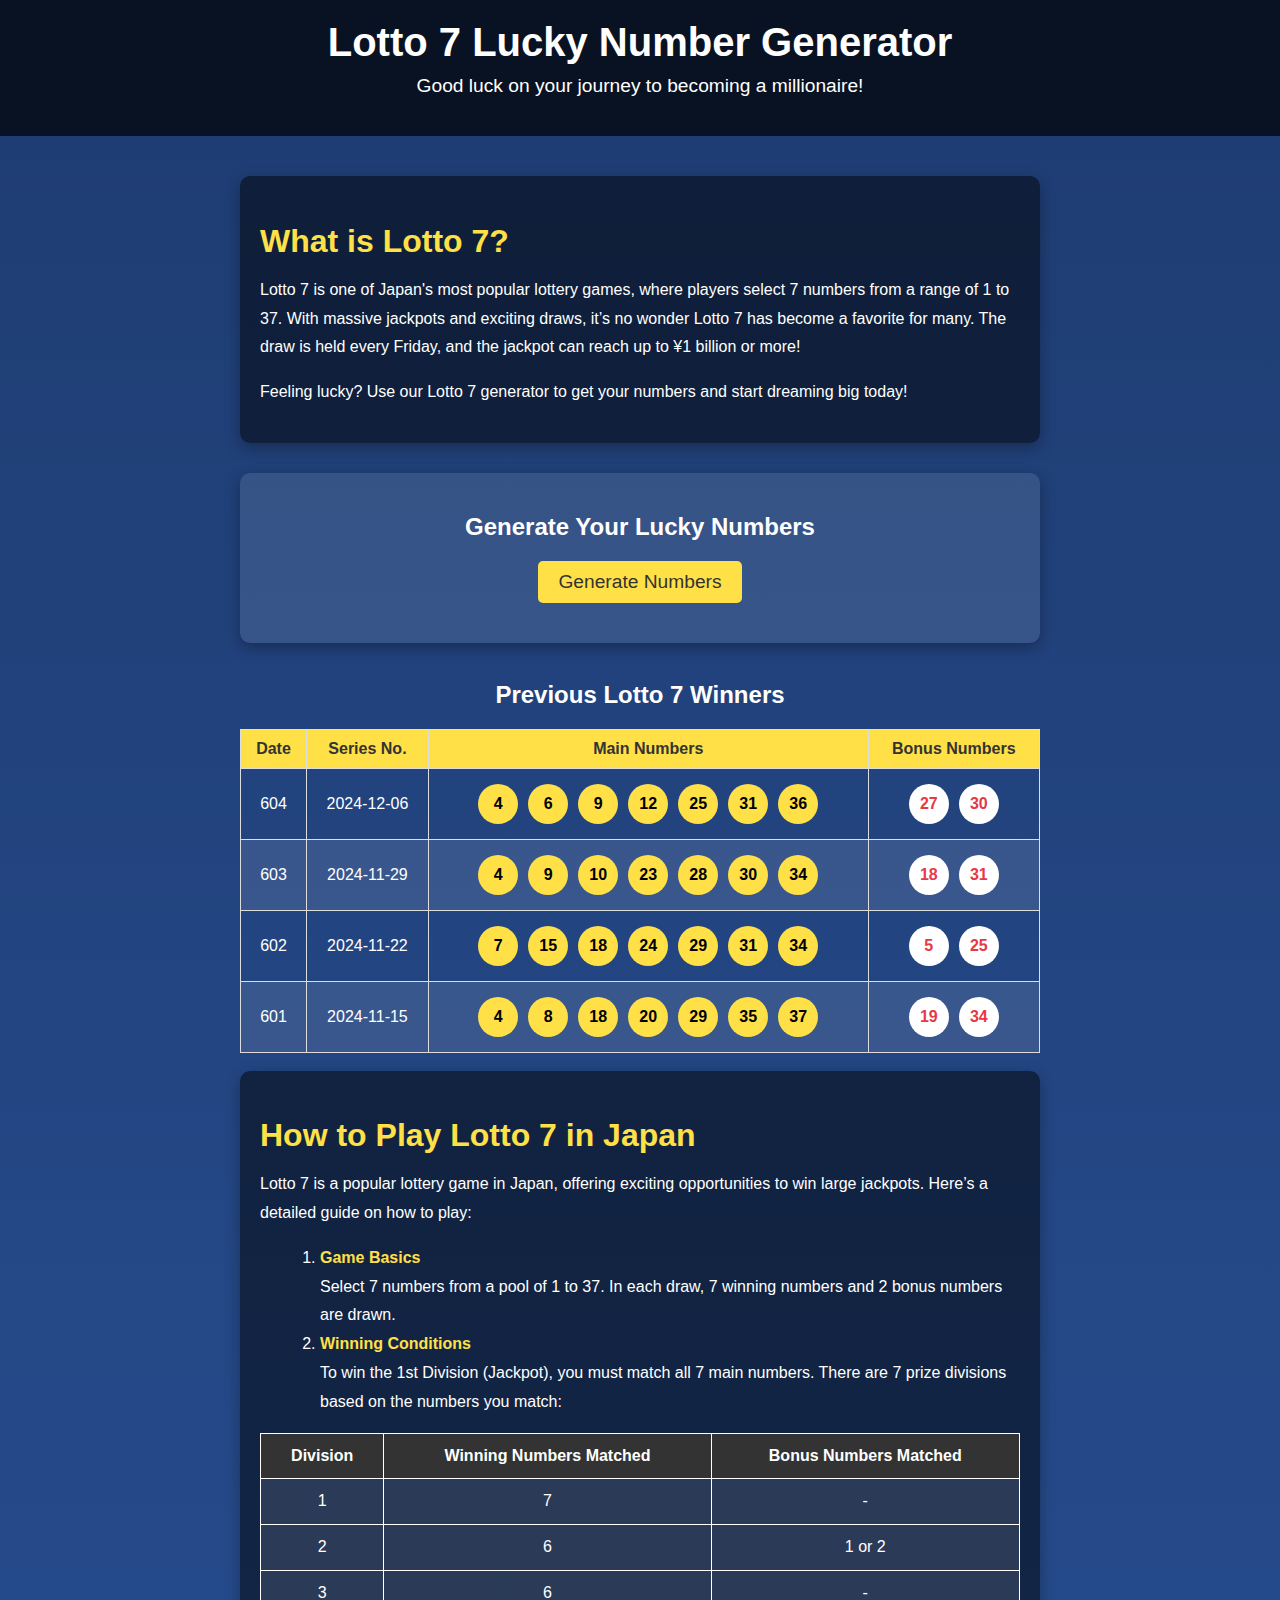
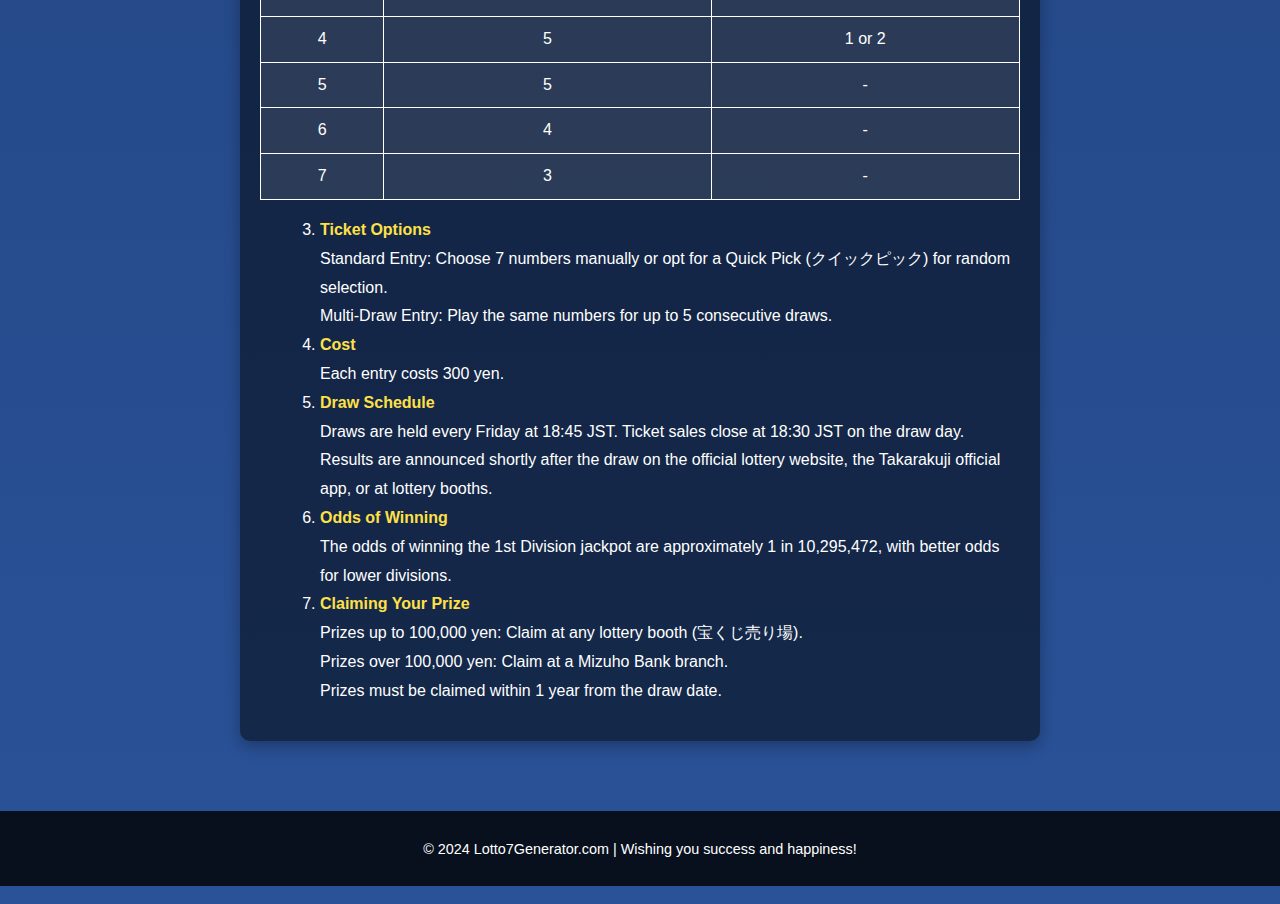
==== commit 9ea1d873: "Update index.html" ====
--- a/index.html
+++ b/index.html
@@ -108,7 +108,11 @@
         background-color: rgba(255, 255, 255, 0.1);
     }
         
-
+.content strong {
+        color: #ffe047;
+    }
+
+        
         .generator {
             margin-top: 20px;
             background: rgba(255, 255, 255, 0.1);
